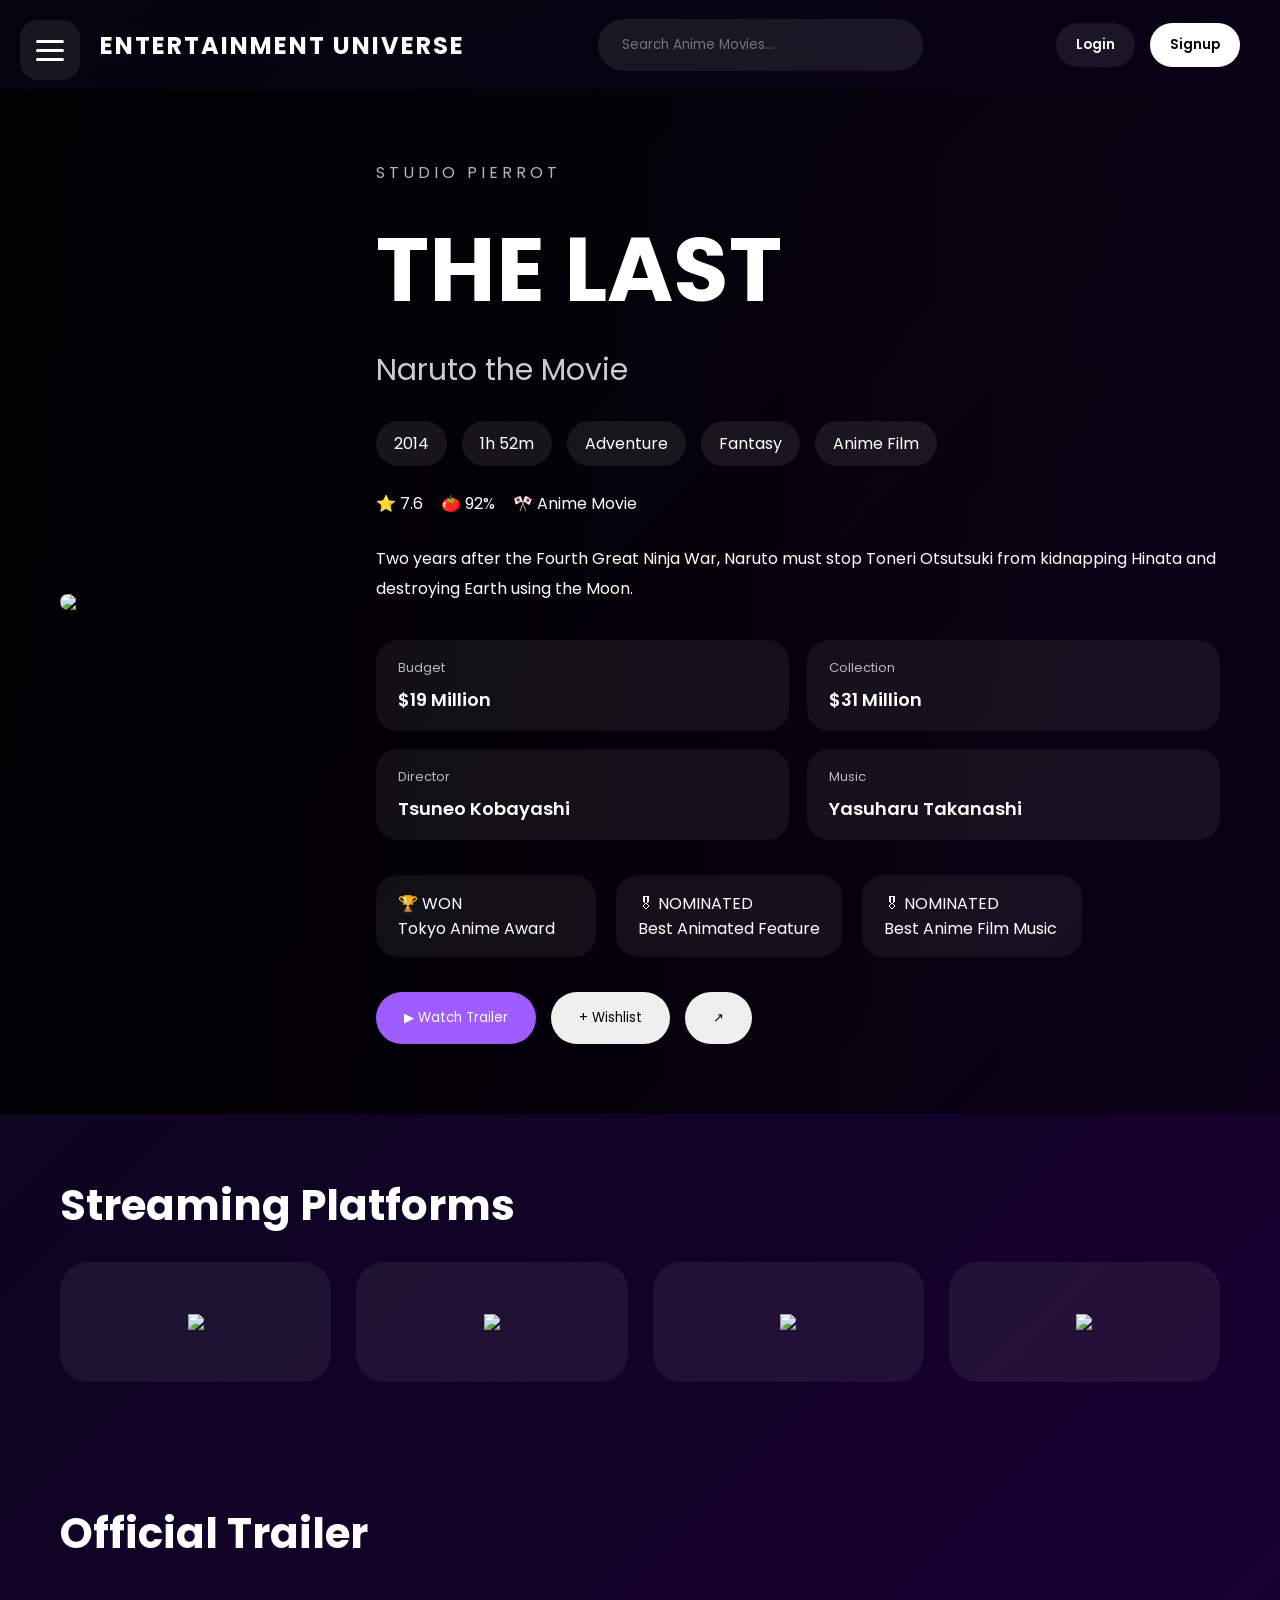
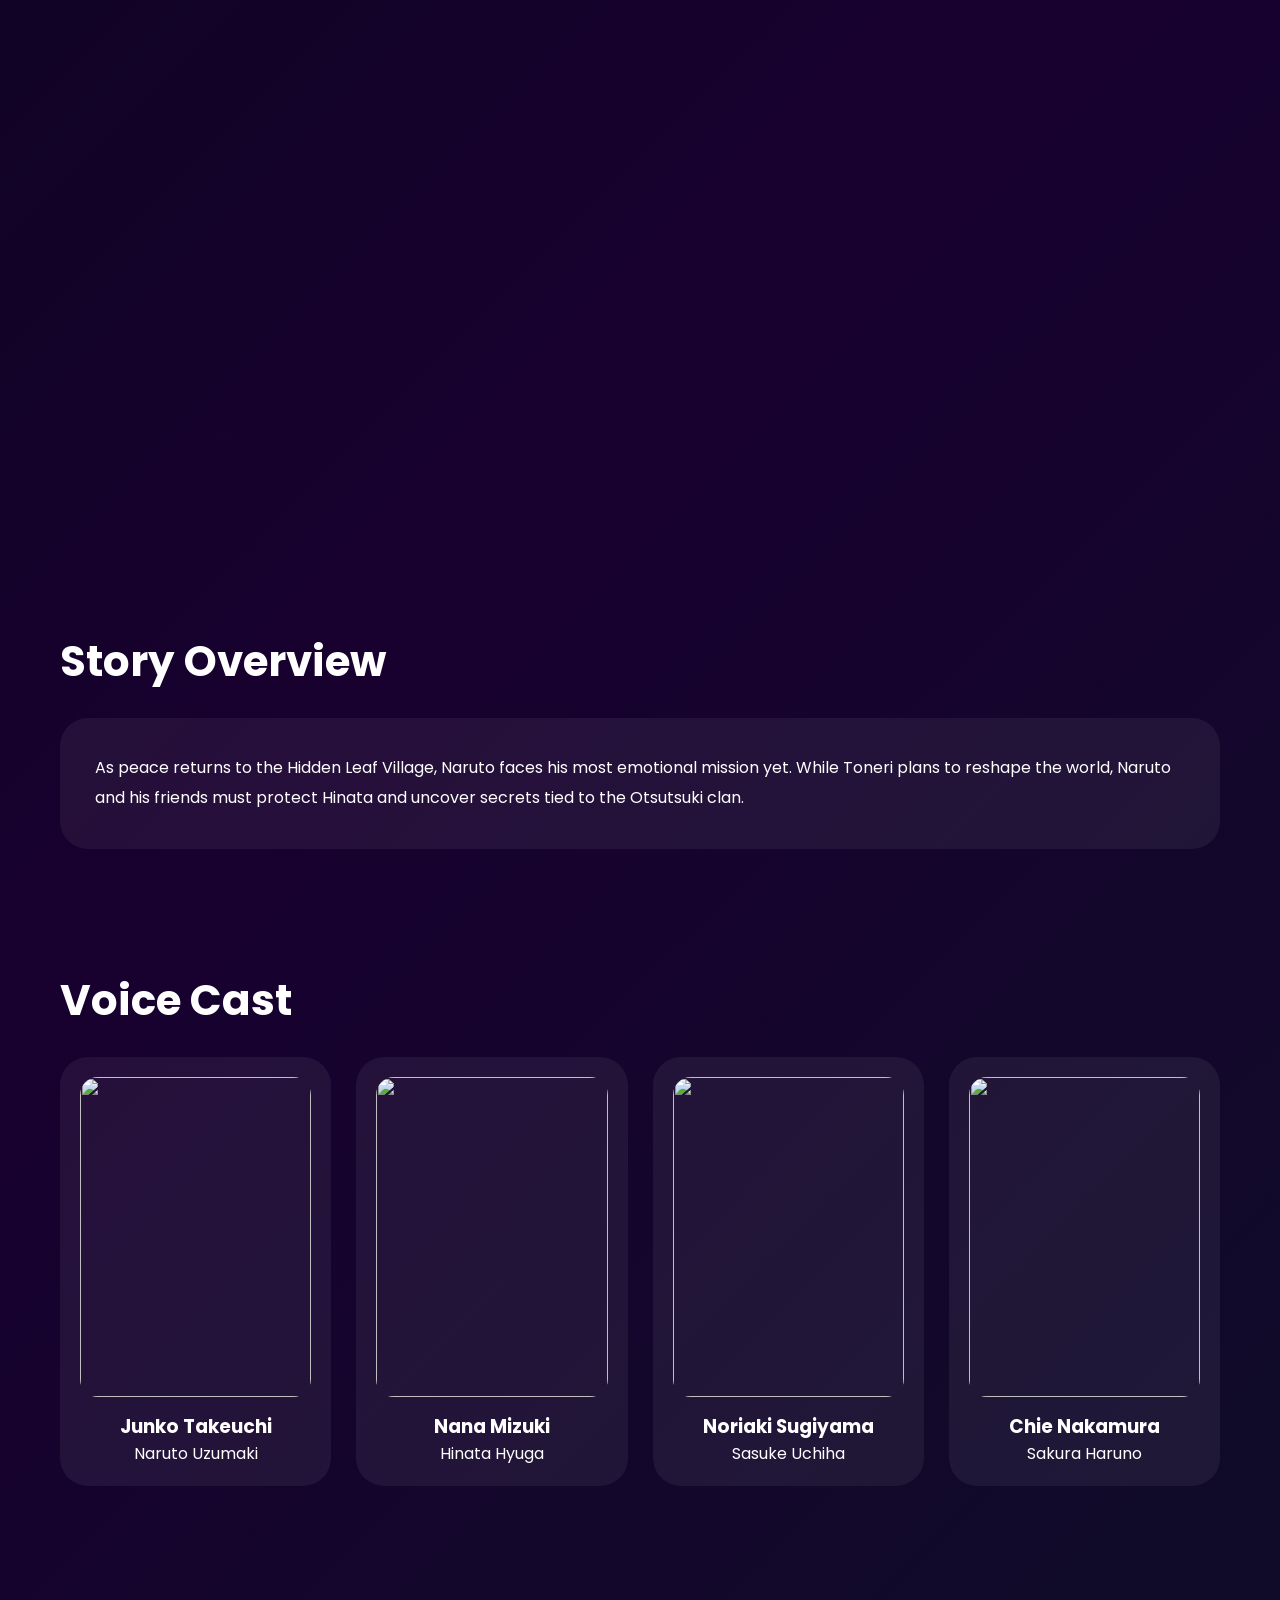
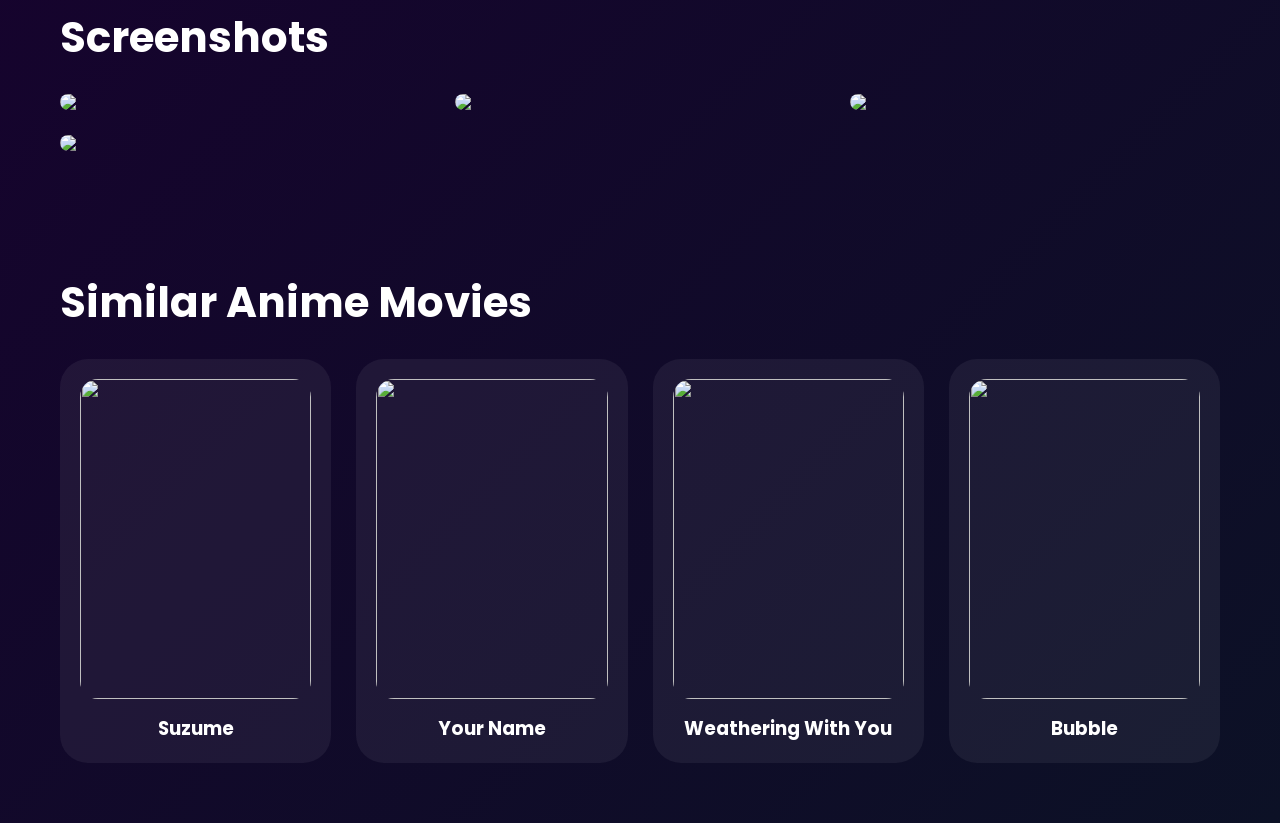
==== anime-movie.html @ 8da45f1c "Add files via upload" ====
<!DOCTYPE html>
<html lang="en">
<head>
<meta charset="UTF-8">
<meta name="viewport" content="width=device-width, initial-scale=1.0">
<title>The Last Naruto Movie</title>

<link rel="stylesheet" href="anime-movie.css">

<link href="https://fonts.googleapis.com/css2?family=Poppins:wght@300;400;500;700&display=swap" rel="stylesheet">

<link rel="stylesheet"
href="https://cdnjs.cloudflare.com/ajax/libs/font-awesome/6.5.2/css/all.min.css">

</head>

<body>

<div class="menu-btn" id="menuBtn" onclick="toggleSidebar()">
<div class="bar"></div>
<div class="bar"></div>
<div class="bar"></div>
</div>

<aside class="sidebar" id="sidebar">

<button onclick="openHome()">🏠 Home</button>

<button onclick="openMovie()">🎬 Movies</button>

<button onclick="openWebSeries()">📺 Web Series</button>

<button onclick="openAnime()">🎌 Anime</button>

<button onclick="openAnimeMovie()">🍿 Anime Movies</button>

<button onclick="openCartoon()">🧸 Cartoons</button>

<button onclick="openGame()">🎮 Games</button>

<button onclick="openWishlist()">❤️ Wishlist</button>

<button onclick="openSettings()">⚙️ Settings</button>

</aside>

<header class="topbar">

<div class="logo" onclick="goHome()">
ENTERTAINMENT UNIVERSE
</div>

<div class="search-box">
<input type="text" onkeypress="globalSearch(event)" placeholder="Search Anime Movies...">
</div>

<div class="auth">
<button class="login-btn">Login</button>
<button class="signup-btn">Signup</button>
</div>

</header>

<section class="hero">

<div class="hero-overlay"></div>

<div class="hero-content">

<img class="movie-poster" src="https://picsum.photos/500/750?narutomovie">

<div class="movie-info">

<p class="studio">STUDIO PIERROT</p>

<h1>THE LAST</h1>

<p class="subtitle">Naruto the Movie</p>

<div class="meta">

<span>2014</span>
<span>1h 52m</span>
<span>Adventure</span>
<span>Fantasy</span>
<span>Anime Film</span>

</div>

<div class="ratings">

<div>⭐ 7.6</div>
<div>🍅 92%</div>
<div>🎌 Anime Movie</div>

</div>

<p class="description">
Two years after the Fourth Great Ninja War, Naruto must stop Toneri Otsutsuki from kidnapping Hinata and destroying Earth using the Moon.
</p>

<!-- TECH INFO -->

<div class="tech-inline">

<div class="tech-item">
<span>Budget</span>
<p>$19 Million</p>
</div>

<div class="tech-item">
<span>Collection</span>
<p>$31 Million</p>
</div>

<div class="tech-item">
<span>Director</span>
<p>Tsuneo Kobayashi</p>
</div>

<div class="tech-item">
<span>Music</span>
<p>Yasuharu Takanashi</p>
</div>

</div>

<!-- AWARDS -->

<div class="awards-inline">

<div class="award-block won">
<span>🏆 WON</span>
<p>Tokyo Anime Award</p>
</div>

<div class="award-block nominated">
<span>🎖 NOMINATED</span>
<p>Best Animated Feature</p>
</div>

<div class="award-block nominated">
<span>🎖 NOMINATED</span>
<p>Best Anime Film Music</p>
</div>

</div>

<div class="hero-buttons">

<button class="watch-btn">
▶ Watch Trailer
</button>

<button class="wishlist-btn">
+ Wishlist
</button>

<button class="share-btn">
↗
</button>

</div>

</div>

</div>

</section>

<!-- STREAMING -->

<section class="section">

<div class="section-header">
<h2>Streaming Platforms</h2>
</div>

<div class="platform-grid">

<div class="platform-card">
<img src="https://upload.wikimedia.org/wikipedia/commons/0/08/Netflix_2015_logo.svg">
</div>

<div class="platform-card">
<img src="https://upload.wikimedia.org/wikipedia/commons/f/f1/Prime_Video.png">
</div>

<div class="platform-card">
<img src="https://upload.wikimedia.org/wikipedia/commons/3/3e/Disney%2B_logo.svg">
</div>

<div class="platform-card">
<img src="https://upload.wikimedia.org/wikipedia/commons/1/17/HBO_Max_Logo.svg">
</div>

</div>

</section>

<!-- TRAILER -->

<section class="section">

<div class="section-header">
<h2>Official Trailer</h2>
</div>

<div class="trailer-box">

<iframe
src="https://www.youtube.com/embed/tA3yE4_t6SY"
title="Trailer"
frameborder="0"
allowfullscreen>
</iframe>

</div>

</section>

<!-- STORY -->

<section class="section">

<div class="section-header">
<h2>Story Overview</h2>
</div>

<div class="story-box">

<p>
As peace returns to the Hidden Leaf Village, Naruto faces his most emotional mission yet. While Toneri plans to reshape the world, Naruto and his friends must protect Hinata and uncover secrets tied to the Otsutsuki clan.
</p>

</div>

</section>

<!-- CAST -->

<section class="section">

<div class="section-header">
<h2>Voice Cast</h2>
</div>

<div class="cast-grid">

<div class="cast-card" onclick="openVoiceActor()">
<img src="https://picsum.photos/300/350?narutoactor">
<h3>Junko Takeuchi</h3>
<p>Naruto Uzumaki</p>
</div>

<div class="cast-card" onclick="openVoiceActor()">
<img src="https://picsum.photos/300/350?hinata">
<h3>Nana Mizuki</h3>
<p>Hinata Hyuga</p>
</div>

<div class="cast-card" onclick="openVoiceActor()">
<img src="https://picsum.photos/300/350?sasuke">
<h3>Noriaki Sugiyama</h3>
<p>Sasuke Uchiha</p>
</div>

<div class="cast-card" onclick="openVoiceActor()">
<img src="https://picsum.photos/300/350?sakura">
<h3>Chie Nakamura</h3>
<p>Sakura Haruno</p>
</div>

</div>

</section>

<!-- SCREENSHOTS -->

<section class="section">

<div class="section-header">
<h2>Screenshots</h2>
</div>

<div class="gallery-grid">

<img src="https://picsum.photos/500/300?anime1">
<img src="https://picsum.photos/500/300?anime2">
<img src="https://picsum.photos/500/300?anime3">
<img src="https://picsum.photos/500/300?anime4">

</div>

</section>

<!-- SIMILAR -->

<section class="section">

<div class="section-header">
<h2>Similar Anime Movies</h2>
</div>

<div class="similar-grid">

<div class="similar-card" onclick="openAnimeMovie()">
<img src="https://picsum.photos/300/450?suzume">
<h3>Suzume</h3>
</div>

<div class="similar-card" onclick="openAnimeMovie()">
<img src="https://picsum.photos/300/450?yourname">
<h3>Your Name</h3>
</div>

<div class="similar-card" onclick="openAnimeMovie()">
<img src="https://picsum.photos/300/450?weathering">
<h3>Weathering With You</h3>
</div>

<div class="similar-card" onclick="openAnimeMovie()">
<img src="https://picsum.photos/300/450?bubble">
<h3>Bubble</h3>
</div>

</div>

</section>

<script src="anime-movie.js"></script>
<script src="search-data.js"></script>
<script src="router.js"></script>

</body>
</html>
---- anime-movie.css ----
*{
margin:0;
padding:0;
box-sizing:border-box;
font-family:'Poppins',sans-serif;
}

body{
background:linear-gradient(135deg,#050816,#18002f,#0c1126);
color:white;
overflow-x:hidden;
}

.topbar{
height:90px;
display:flex;
align-items:center;
justify-content:space-between;
padding:0 40px 0 100px;
background:rgba(0,0,0,0.35);
backdrop-filter:blur(20px);
}

.logo{
font-size:24px;
font-weight:700;
letter-spacing:2px;
cursor:pointer;
}

.search-box{
flex:1;
display:flex;
justify-content:center;
}

.search-box input{
width:55%;
padding:16px 24px;
border:none;
outline:none;
border-radius:40px;
background:rgba(255,255,255,0.08);
color:white;
}

.auth{
display:flex;
gap:15px;
}

.auth button{
padding:12px 20px;
border:none;
border-radius:25px;
cursor:pointer;
font-weight:600;
}

.login-btn{
background:rgba(255,255,255,0.08);
color:white;
}

.signup-btn{
background:white;
color:black;
}

.menu-btn{
position:fixed;
top:20px;
left:20px;
width:60px;
height:60px;
border-radius:18px;
background:rgba(255,255,255,0.08);
display:flex;
flex-direction:column;
justify-content:center;
align-items:center;
gap:6px;
cursor:pointer;
z-index:3000;
}

.bar{
width:28px;
height:3px;
background:white;
border-radius:10px;
}

.sidebar{
position:fixed;
top:0;
left:-320px;
width:300px;
height:100vh;
background:rgba(0,0,0,0.88);
padding:120px 20px;
display:flex;
flex-direction:column;
gap:15px;
transition:0.5s;
z-index:2500;
}

.sidebar.active{
left:0;
}

.sidebar button{
padding:18px;
border:none;
border-radius:18px;
background:rgba(255,255,255,0.06);
color:white;
cursor:pointer;
text-align:left;
}

.hero{
position:relative;
padding:70px 60px;
background:url('https://picsum.photos/1600/900?animecinema') center/cover;
overflow:hidden;
}

.hero-overlay{
position:absolute;
inset:0;
background:linear-gradient(90deg,rgba(0,0,0,.92),rgba(0,0,0,.45));
}

.hero-content{
position:relative;
z-index:2;
display:flex;
gap:55px;
align-items:center;
}

.movie-poster{
width:340px;
border-radius:35px;
}

.movie-info{
max-width:850px;
}

.studio{
letter-spacing:4px;
opacity:0.7;
margin-bottom:18px;
}

.movie-info h1{
font-size:90px;
margin-bottom:10px;
}

.subtitle{
font-size:30px;
opacity:0.8;
margin-bottom:28px;
}

.meta{
display:flex;
gap:15px;
flex-wrap:wrap;
margin-bottom:25px;
}

.meta span{
padding:10px 18px;
border-radius:30px;
background:rgba(255,255,255,0.08);
}

.ratings{
display:flex;
gap:18px;
margin-bottom:28px;
}

.description{
line-height:1.9;
margin-bottom:35px;
}

.tech-inline{
display:grid;
grid-template-columns:repeat(2,minmax(220px,1fr));
gap:18px;
margin-bottom:35px;
}

.tech-item{
background:rgba(255,255,255,0.06);
padding:18px 22px;
border-radius:22px;
}

.tech-item span{
display:block;
font-size:13px;
opacity:0.7;
margin-bottom:8px;
}

.tech-item p{
font-size:18px;
font-weight:600;
}

.awards-inline{
display:flex;
gap:20px;
flex-wrap:wrap;
margin-bottom:35px;
}

.award-block{
padding:16px 22px;
border-radius:22px;
background:rgba(255,255,255,0.06);
min-width:220px;
}

.hero-buttons{
display:flex;
gap:15px;
}

.hero-buttons button{
padding:16px 28px;
border:none;
border-radius:35px;
cursor:pointer;
}

.watch-btn{
background:#9f5cff;
color:white;
}

.section{
padding:60px;
}

.section-header{
margin-bottom:25px;
}

.section-header h2{
font-size:42px;
}

.platform-grid,
.cast-grid,
.similar-grid{
display:grid;
grid-template-columns:repeat(auto-fit,minmax(220px,1fr));
gap:25px;
}

.platform-card,
.cast-card,
.similar-card{
background:rgba(255,255,255,0.06);
border-radius:28px;
overflow:hidden;
padding:20px;
text-align:center;
transition:0.5s;
}

.platform-card{
height:120px;
display:flex;
justify-content:center;
align-items:center;
font-size:60px;
}

.cast-card:hover,
.similar-card:hover,
.platform-card:hover{
transform:translateY(-10px) scale(1.03);
}

.cast-card img,
.similar-card img{
width:100%;
height:320px;
object-fit:cover;
border-radius:18px;
margin-bottom:15px;
}

.trailer-box{
height:520px;
border-radius:30px;
overflow:hidden;
}

.trailer-box iframe{
width:100%;
height:100%;
}

.story-box{
background:rgba(255,255,255,0.06);
padding:35px;
border-radius:28px;
line-height:1.9;
}

.gallery-grid{
display:grid;
grid-template-columns:repeat(auto-fit,minmax(300px,1fr));
gap:25px;
}

.gallery-grid img{
width:100%;
border-radius:24px;
}

@media(max-width:1000px){

.hero-content{
flex-direction:column;
text-align:center;
}

.meta,
.ratings,
.hero-buttons,
.awards-inline{
justify-content:center;
}

.tech-inline{
grid-template-columns:1fr;
}

.movie-info h1{
font-size:60px;
}

}


.platform-card img{
max-width:150px;
max-height:60px;
object-fit:contain;
}

/* animated hamburger */

.bar{
transition:0.4s;
}

.menu-btn.active .bar:nth-child(1){
transform:rotate(45deg) translate(6px,6px);
}

.menu-btn.active .bar:nth-child(2){
opacity:0;
}

.menu-btn.active .bar:nth-child(3){
transform:rotate(-45deg) translate(7px,-7px);
}
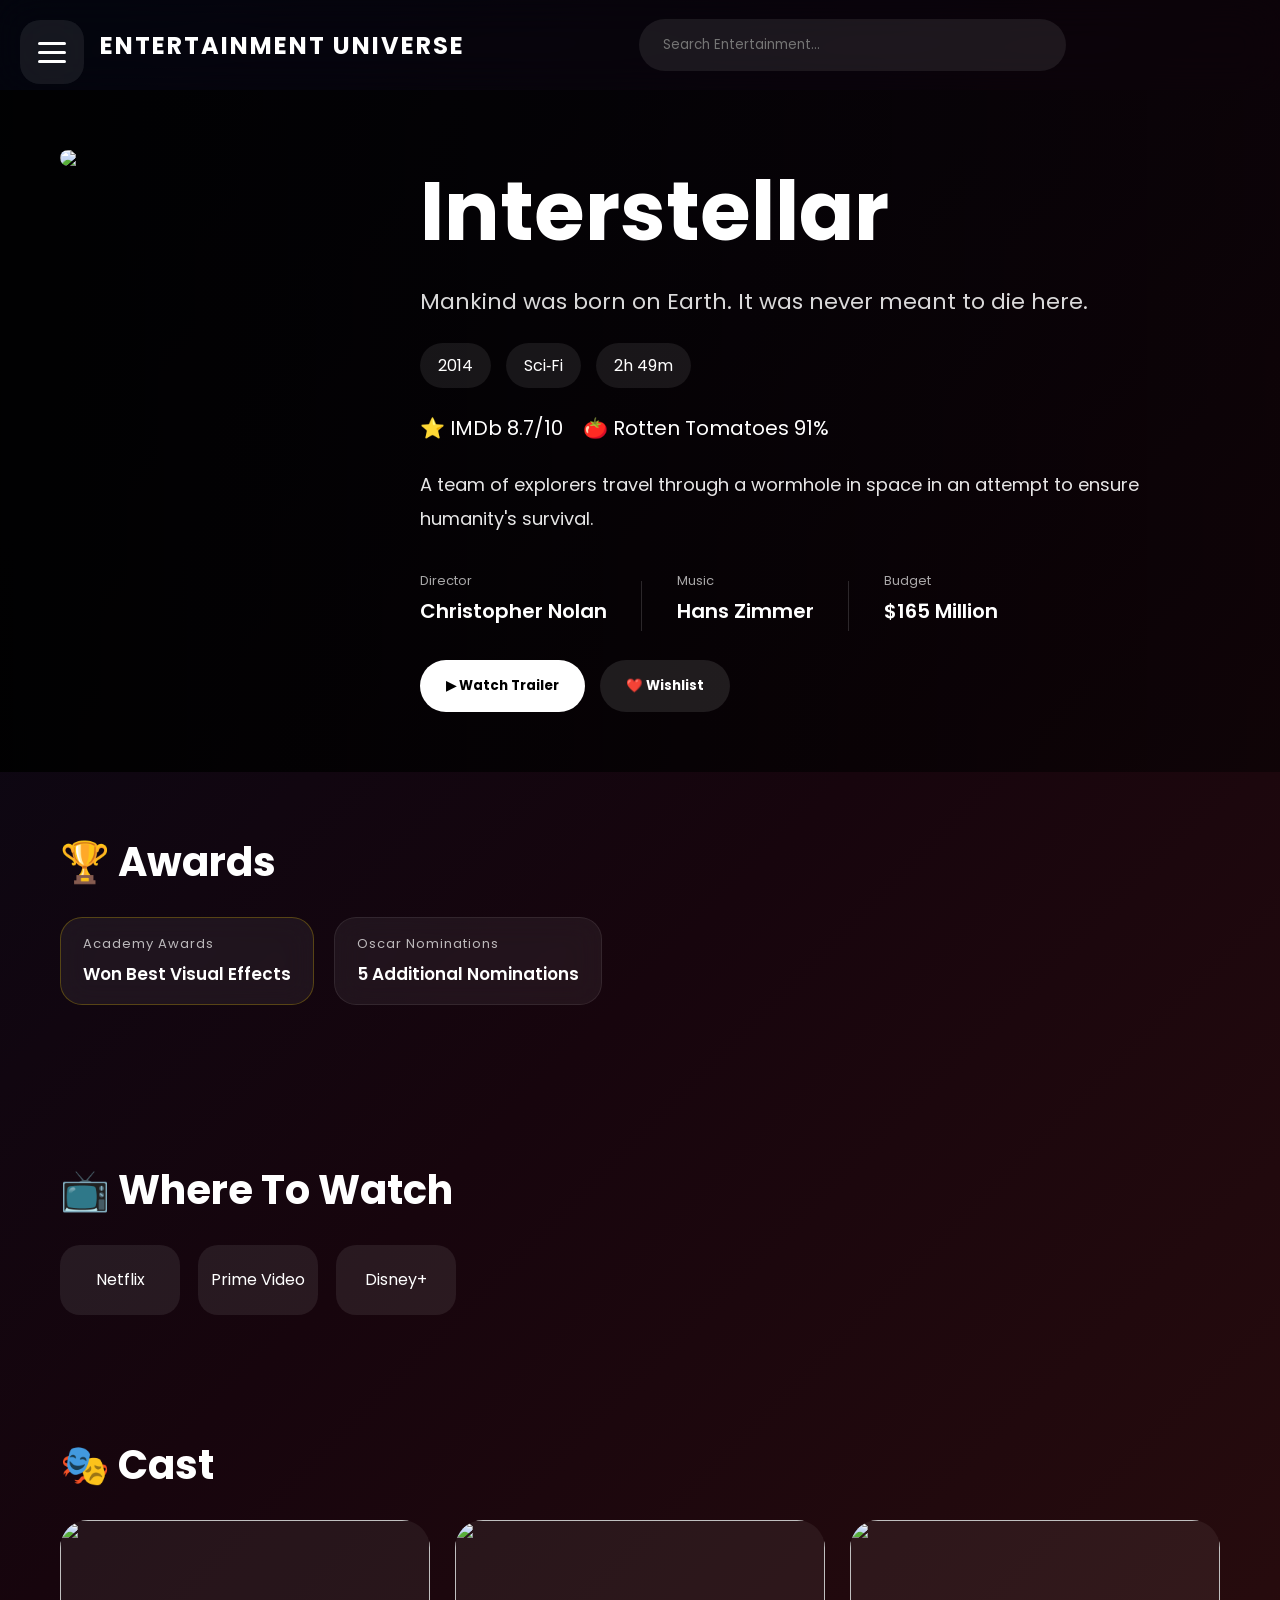
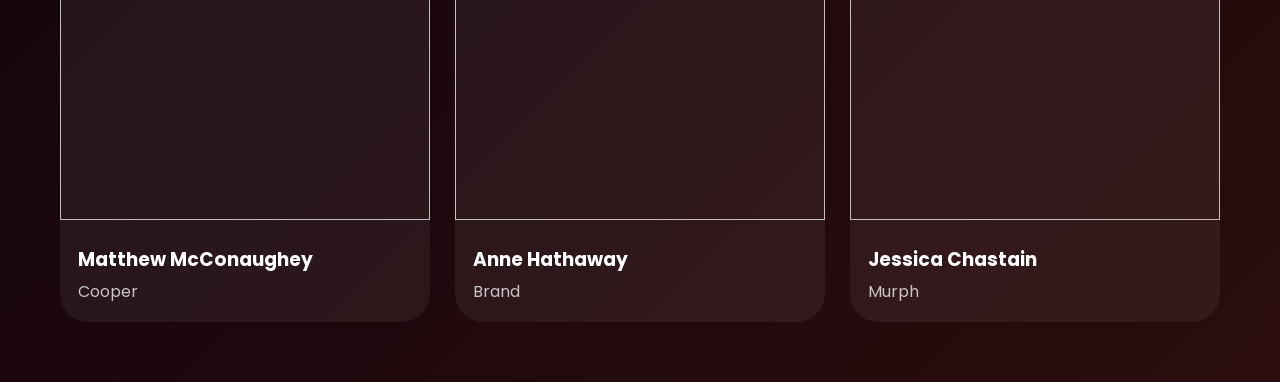
==== commit 18b073c3: "Add files via upload" ====
--- a/anime-movie.html
+++ b/anime-movie.html
@@ -4,60 +4,56 @@
 <head>
 <meta charset="UTF-8">
 <meta name="viewport" content="width=device-width, initial-scale=1.0">
-<title>The Last Naruto Movie</title>
-
-<link rel="stylesheet" href="anime-movie.css">
+<title>Entertainment Details</title>
+
+<link rel="stylesheet" href="movie.css">
 
 <link href="https://fonts.googleapis.com/css2?family=Poppins:wght@300;400;500;700&display=swap" rel="stylesheet">
 
-<link rel="stylesheet"
-href="https://cdnjs.cloudflare.com/ajax/libs/font-awesome/6.5.2/css/all.min.css">
-
 </head>
 
 <body>
 
 <div class="menu-btn" id="menuBtn" onclick="toggleSidebar()">
+
 <div class="bar"></div>
 <div class="bar"></div>
 <div class="bar"></div>
+
 </div>
 
 <aside class="sidebar" id="sidebar">
 
-<button onclick="openHome()">🏠 Home</button>
-
-<button onclick="openMovie()">🎬 Movies</button>
-
-<button onclick="openWebSeries()">📺 Web Series</button>
-
-<button onclick="openAnime()">🎌 Anime</button>
-
-<button onclick="openAnimeMovie()">🍿 Anime Movies</button>
-
-<button onclick="openCartoon()">🧸 Cartoons</button>
-
-<button onclick="openGame()">🎮 Games</button>
-
-<button onclick="openWishlist()">❤️ Wishlist</button>
-
-<button onclick="openSettings()">⚙️ Settings</button>
+<button onclick="window.location.href='index.html'">🏠 Home</button>
+
+<button onclick="window.location.href='movie.html'">🎬 Movies</button>
+
+<button onclick="window.location.href='web-series.html'">📺 Web Series</button>
+
+<button onclick="window.location.href='anime.html'">🎌 Anime</button>
+
+<button onclick="window.location.href='anime-movie.html'">🍿 Anime Movies</button>
+
+<button onclick="window.location.href='games.html'">🎮 Games</button>
+
+<button onclick="window.location.href='cartoon-smart.html'">🧸 Cartoons</button>
+
+<button>❤️ Wishlist</button>
+
+<button>⚙️ Settings</button>
 
 </aside>
 
 <header class="topbar">
 
-<div class="logo" onclick="goHome()">
+<div class="logo" onclick="window.location.href='index.html'">
 ENTERTAINMENT UNIVERSE
 </div>
 
 <div class="search-box">
-<input type="text" onkeypress="globalSearch(event)" placeholder="Search Anime Movies...">
-</div>
-
-<div class="auth">
-<button class="login-btn">Login</button>
-<button class="signup-btn">Signup</button>
+
+<input type="text" placeholder="Search Entertainment...">
+
 </div>
 
 </header>
@@ -68,81 +64,52 @@
 
 <div class="hero-content">
 
-<img class="movie-poster" src="https://picsum.photos/500/750?narutomovie">
+<img class="poster" src="https://picsum.photos/500/700?90">
 
 <div class="movie-info">
 
-<p class="studio">STUDIO PIERROT</p>
-
-<h1>THE LAST</h1>
-
-<p class="subtitle">Naruto the Movie</p>
+<h1>Interstellar</h1>
+
+<p class="tagline">
+Mankind was born on Earth. It was never meant to die here.
+</p>
 
 <div class="meta">
 
 <span>2014</span>
-<span>1h 52m</span>
-<span>Adventure</span>
-<span>Fantasy</span>
-<span>Anime Film</span>
+<span>Sci‑Fi</span>
+<span>2h 49m</span>
 
 </div>
 
 <div class="ratings">
 
-<div>⭐ 7.6</div>
-<div>🍅 92%</div>
-<div>🎌 Anime Movie</div>
+<div>⭐ IMDb 8.7/10</div>
+<div>🍅 Rotten Tomatoes 91%</div>
 
 </div>
 
 <p class="description">
-Two years after the Fourth Great Ninja War, Naruto must stop Toneri Otsutsuki from kidnapping Hinata and destroying Earth using the Moon.
+
+A team of explorers travel through a wormhole in space in an attempt to ensure humanity's survival.
+
 </p>
 
-<!-- TECH INFO -->
-
 <div class="tech-inline">
+
+<div class="tech-item">
+<span>Director</span>
+<p>Christopher Nolan</p>
+</div>
+
+<div class="tech-item">
+<span>Music</span>
+<p>Hans Zimmer</p>
+</div>
 
 <div class="tech-item">
 <span>Budget</span>
-<p>$19 Million</p>
-</div>
-
-<div class="tech-item">
-<span>Collection</span>
-<p>$31 Million</p>
-</div>
-
-<div class="tech-item">
-<span>Director</span>
-<p>Tsuneo Kobayashi</p>
-</div>
-
-<div class="tech-item">
-<span>Music</span>
-<p>Yasuharu Takanashi</p>
-</div>
-
-</div>
-
-<!-- AWARDS -->
-
-<div class="awards-inline">
-
-<div class="award-block won">
-<span>🏆 WON</span>
-<p>Tokyo Anime Award</p>
-</div>
-
-<div class="award-block nominated">
-<span>🎖 NOMINATED</span>
-<p>Best Animated Feature</p>
-</div>
-
-<div class="award-block nominated">
-<span>🎖 NOMINATED</span>
-<p>Best Anime Film Music</p>
+<p>$165 Million</p>
 </div>
 
 </div>
@@ -154,184 +121,101 @@
 </button>
 
 <button class="wishlist-btn">
-+ Wishlist
+❤️ Wishlist
 </button>
 
-<button class="share-btn">
-↗
-</button>
-
-</div>
-
-</div>
-
-</div>
-
-</section>
-
-<!-- STREAMING -->
+</div>
+
+</div>
+
+</div>
+
+</section>
 
 <section class="section">
 
 <div class="section-header">
-<h2>Streaming Platforms</h2>
+<h2>🏆 Awards</h2>
+</div>
+
+<div class="awards-inline">
+
+<div class="award-block won">
+<span>Academy Awards</span>
+<p>Won Best Visual Effects</p>
+</div>
+
+<div class="award-block nominated">
+<span>Oscar Nominations</span>
+<p>5 Additional Nominations</p>
+</div>
+
+</div>
+
+</section>
+
+<section class="section">
+
+<div class="section-header">
+<h2>📺 Where To Watch</h2>
 </div>
 
 <div class="platform-grid">
 
 <div class="platform-card">
-<img src="https://upload.wikimedia.org/wikipedia/commons/0/08/Netflix_2015_logo.svg">
+<p>Netflix</p>
 </div>
 
 <div class="platform-card">
-<img src="https://upload.wikimedia.org/wikipedia/commons/f/f1/Prime_Video.png">
+<p>Prime Video</p>
 </div>
 
 <div class="platform-card">
-<img src="https://upload.wikimedia.org/wikipedia/commons/3/3e/Disney%2B_logo.svg">
-</div>
-
-<div class="platform-card">
-<img src="https://upload.wikimedia.org/wikipedia/commons/1/17/HBO_Max_Logo.svg">
-</div>
-
-</div>
-
-</section>
-
-<!-- TRAILER -->
+<p>Disney+</p>
+</div>
+
+</div>
+
+</section>
 
 <section class="section">
 
 <div class="section-header">
-<h2>Official Trailer</h2>
-</div>
-
-<div class="trailer-box">
-
-<iframe
-src="https://www.youtube.com/embed/tA3yE4_t6SY"
-title="Trailer"
-frameborder="0"
-allowfullscreen>
-</iframe>
-
-</div>
-
-</section>
-
-<!-- STORY -->
-
-<section class="section">
-
-<div class="section-header">
-<h2>Story Overview</h2>
-</div>
-
-<div class="story-box">
-
-<p>
-As peace returns to the Hidden Leaf Village, Naruto faces his most emotional mission yet. While Toneri plans to reshape the world, Naruto and his friends must protect Hinata and uncover secrets tied to the Otsutsuki clan.
-</p>
-
-</div>
-
-</section>
-
-<!-- CAST -->
-
-<section class="section">
-
-<div class="section-header">
-<h2>Voice Cast</h2>
+<h2>🎭 Cast</h2>
 </div>
 
 <div class="cast-grid">
 
-<div class="cast-card" onclick="openVoiceActor()">
-<img src="https://picsum.photos/300/350?narutoactor">
-<h3>Junko Takeuchi</h3>
-<p>Naruto Uzumaki</p>
-</div>
-
-<div class="cast-card" onclick="openVoiceActor()">
-<img src="https://picsum.photos/300/350?hinata">
-<h3>Nana Mizuki</h3>
-<p>Hinata Hyuga</p>
-</div>
-
-<div class="cast-card" onclick="openVoiceActor()">
-<img src="https://picsum.photos/300/350?sasuke">
-<h3>Noriaki Sugiyama</h3>
-<p>Sasuke Uchiha</p>
-</div>
-
-<div class="cast-card" onclick="openVoiceActor()">
-<img src="https://picsum.photos/300/350?sakura">
-<h3>Chie Nakamura</h3>
-<p>Sakura Haruno</p>
-</div>
-
-</div>
-
-</section>
-
-<!-- SCREENSHOTS -->
-
-<section class="section">
-
-<div class="section-header">
-<h2>Screenshots</h2>
-</div>
-
-<div class="gallery-grid">
-
-<img src="https://picsum.photos/500/300?anime1">
-<img src="https://picsum.photos/500/300?anime2">
-<img src="https://picsum.photos/500/300?anime3">
-<img src="https://picsum.photos/500/300?anime4">
-
-</div>
-
-</section>
-
-<!-- SIMILAR -->
-
-<section class="section">
-
-<div class="section-header">
-<h2>Similar Anime Movies</h2>
-</div>
-
-<div class="similar-grid">
-
-<div class="similar-card" onclick="openAnimeMovie()">
-<img src="https://picsum.photos/300/450?suzume">
-<h3>Suzume</h3>
-</div>
-
-<div class="similar-card" onclick="openAnimeMovie()">
-<img src="https://picsum.photos/300/450?yourname">
-<h3>Your Name</h3>
-</div>
-
-<div class="similar-card" onclick="openAnimeMovie()">
-<img src="https://picsum.photos/300/450?weathering">
-<h3>Weathering With You</h3>
-</div>
-
-<div class="similar-card" onclick="openAnimeMovie()">
-<img src="https://picsum.photos/300/450?bubble">
-<h3>Bubble</h3>
-</div>
-
-</div>
-
-</section>
-
-<script src="anime-movie.js"></script>
-<script src="search-data.js"></script>
-<script src="router.js"></script>
+<div class="cast-card">
+<img src="https://picsum.photos/300/400?201">
+<div class="cast-info">
+<h3>Matthew McConaughey</h3>
+<p>Cooper</p>
+</div>
+</div>
+
+<div class="cast-card">
+<img src="https://picsum.photos/300/400?202">
+<div class="cast-info">
+<h3>Anne Hathaway</h3>
+<p>Brand</p>
+</div>
+</div>
+
+<div class="cast-card">
+<img src="https://picsum.photos/300/400?203">
+<div class="cast-info">
+<h3>Jessica Chastain</h3>
+<p>Murph</p>
+</div>
+</div>
+
+</div>
+
+</section>
+
+<script src="index.js"></script>
+<script src="movie.js"></script>
 
 </body>
 </html>
--- a/movie.css
+++ b/movie.css
@@ -0,0 +1,532 @@
+*{
+margin:0;
+padding:0;
+box-sizing:border-box;
+font-family:'Poppins',sans-serif;
+}
+
+body{
+background:linear-gradient(135deg,#050816,#17050d,#2b0d0d);
+color:white;
+overflow-x:hidden;
+}
+
+/* MENU */
+
+.menu-btn{
+position:fixed;
+top:20px;
+left:20px;
+width:64px;
+height:64px;
+border-radius:20px;
+background:rgba(255,255,255,0.08);
+backdrop-filter:blur(20px);
+display:flex;
+flex-direction:column;
+justify-content:center;
+align-items:center;
+gap:6px;
+cursor:pointer;
+z-index:3000;
+transition:0.4s ease;
+}
+
+.menu-btn:hover{
+transform:scale(1.08);
+}
+
+.bar{
+width:28px;
+height:3px;
+background:white;
+border-radius:10px;
+transition:0.5s ease;
+}
+
+.menu-btn.active .bar:nth-child(1){
+transform:rotate(45deg) translateY(12px);
+}
+
+.menu-btn.active .bar:nth-child(2){
+opacity:0;
+}
+
+.menu-btn.active .bar:nth-child(3){
+transform:rotate(-45deg) translateY(-12px);
+}
+
+/* SIDEBAR */
+
+.sidebar{
+position:fixed;
+top:0;
+left:-320px;
+
+width:320px;
+height:100vh;
+
+background:rgba(0,0,0,0.88);
+
+backdrop-filter:blur(25px);
+
+padding-top:120px;
+padding-left:20px;
+padding-right:20px;
+padding-bottom:120px;
+
+display:flex;
+flex-direction:column;
+
+overflow-y:auto;
+
+z-index:2500;
+
+transition:0.5s ease;
+}
+
+.sidebar.active{
+left:0;
+}
+
+.sidebar button{
+
+width:100%;
+
+padding:18px 22px;
+
+border:none;
+
+border-radius:20px;
+
+background:rgba(255,255,255,0.06);
+
+color:white;
+
+cursor:pointer;
+
+font-size:20px;
+
+font-weight:500;
+
+transition:0.3s ease;
+
+text-align:left;
+
+backdrop-filter:blur(12px);
+
+margin-bottom:14px;
+
+}
+
+.sidebar button:hover{
+transform:translateX(8px);
+background:rgba(255,255,255,0.12);
+}
+
+/* TOPBAR */
+
+.topbar{
+height:90px;
+display:flex;
+align-items:center;
+justify-content:space-between;
+padding:0 40px 0 100px;
+background:rgba(0,0,0,0.35);
+backdrop-filter:blur(20px);
+position:sticky;
+top:0;
+z-index:1000;
+}
+
+.logo{
+font-size:24px;
+font-weight:700;
+letter-spacing:2px;
+cursor:pointer;
+}
+
+.search-box{
+flex:1;
+display:flex;
+justify-content:center;
+}
+
+.search-box input{
+width:55%;
+padding:16px 24px;
+border:none;
+outline:none;
+border-radius:40px;
+background:rgba(255,255,255,0.08);
+color:white;
+}
+
+.auth{
+display:flex;
+gap:15px;
+}
+
+.auth button{
+padding:12px 20px;
+border:none;
+border-radius:25px;
+cursor:pointer;
+font-weight:600;
+}
+
+.login-btn{
+background:rgba(255,255,255,0.08);
+color:white;
+}
+
+.signup-btn{
+background:white;
+color:black;
+}
+
+/* HERO */
+
+.hero{
+position:relative;
+padding:60px;
+background:url('https://picsum.photos/1600/900?space') center/cover;
+overflow:hidden;
+}
+
+.hero-overlay{
+position:absolute;
+inset:0;
+background:linear-gradient(90deg,rgba(0,0,0,0.92),rgba(0,0,0,0.45));
+}
+
+.hero-content{
+position:relative;
+z-index:2;
+display:flex;
+gap:50px;
+align-items:flex-start;
+}
+
+.poster{
+width:340px;
+border-radius:32px;
+}
+
+.movie-info{
+max-width:800px;
+}
+
+.movie-info h1{
+font-size:82px;
+margin-bottom:12px;
+}
+
+.tagline{
+font-size:22px;
+opacity:0.85;
+margin-bottom:25px;
+}
+
+.meta{
+display:flex;
+gap:15px;
+flex-wrap:wrap;
+margin-bottom:25px;
+}
+
+.meta span{
+padding:10px 18px;
+border-radius:30px;
+background:rgba(255,255,255,0.08);
+}
+
+.ratings{
+display:flex;
+gap:20px;
+font-size:20px;
+margin-bottom:25px;
+}
+
+.description{
+line-height:1.9;
+font-size:18px;
+margin-bottom:35px;
+opacity:0.9;
+}
+
+/* TECH */
+
+.tech-inline{
+display:flex;
+gap:35px;
+flex-wrap:wrap;
+margin-bottom:35px;
+}
+
+.tech-item{
+position:relative;
+padding-right:35px;
+}
+
+.tech-item:not(:last-child)::after{
+content:'';
+position:absolute;
+right:0;
+top:10px;
+width:1px;
+height:50px;
+background:rgba(255,255,255,0.15);
+}
+
+.tech-item span{
+display:block;
+font-size:13px;
+opacity:0.65;
+margin-bottom:6px;
+}
+
+.tech-item p{
+font-size:20px;
+font-weight:600;
+line-height:1.4;
+}
+
+/* BUTTONS */
+
+.hero-buttons{
+display:flex;
+gap:15px;
+align-items:center;
+}
+
+.hero-buttons button{
+padding:16px 26px;
+border:none;
+border-radius:35px;
+cursor:pointer;
+font-weight:700;
+}
+
+.watch-btn{
+background:white;
+color:black;
+}
+
+.wishlist-btn{
+background:rgba(255,255,255,0.1);
+color:white;
+}
+
+.share-btn{
+width:58px;
+height:58px;
+border-radius:50% !important;
+background:rgba(255,255,255,0.1);
+color:white;
+font-size:22px;
+padding:0 !important;
+}
+
+/* SECTION */
+
+.section{
+padding:60px;
+}
+
+.section-header{
+margin-bottom:25px;
+}
+
+.section-header h2{
+font-size:40px;
+}
+
+/* TRAILER */
+
+.trailer-box{
+height:520px;
+border-radius:30px;
+overflow:hidden;
+}
+
+.trailer-box iframe{
+width:100%;
+height:100%;
+}
+
+/* STREAMING */
+
+.platform-grid{
+display:flex;
+gap:18px;
+flex-wrap:wrap;
+}
+
+.platform-card{
+width:120px;
+height:70px;
+background:rgba(255,255,255,0.08);
+border-radius:20px;
+display:flex;
+align-items:center;
+justify-content:center;
+}
+
+.platform-card img{
+width:75px;
+object-fit:contain;
+}
+
+/* STORY */
+
+.story-card{
+background:rgba(255,255,255,0.06);
+padding:32px;
+border-radius:28px;
+line-height:1.9;
+font-size:17px;
+}
+
+/* CAST */
+
+.cast-grid,
+.similar-grid{
+display:grid;
+grid-template-columns:repeat(auto-fit,minmax(220px,1fr));
+gap:25px;
+}
+
+.cast-card,
+.similar-card{
+background:rgba(255,255,255,0.06);
+border-radius:28px;
+overflow:hidden;
+cursor:pointer;
+transition:0.5s;
+}
+
+.cast-card:hover,
+.similar-card:hover{
+transform:translateY(-10px) scale(1.03);
+}
+
+.cast-card img{
+width:100%;
+height:300px;
+object-fit:cover;
+}
+
+.similar-card img{
+width:100%;
+height:340px;
+object-fit:cover;
+}
+
+.cast-info{
+padding:18px;
+}
+
+.cast-info p{
+opacity:0.75;
+margin-top:5px;
+}
+
+.similar-card h3{
+padding:18px;
+}
+
+/* GALLERY */
+
+.gallery-row{
+display:flex;
+gap:20px;
+overflow-x:auto;
+scrollbar-width:none;
+}
+
+.gallery-row::-webkit-scrollbar{
+display:none;
+}
+
+.gallery-row img{
+width:500px;
+height:280px;
+border-radius:25px;
+object-fit:cover;
+}
+
+/* AWARDS */
+
+.awards-inline{
+display:flex;
+gap:20px;
+flex-wrap:wrap;
+margin-bottom:35px;
+}
+
+.award-block{
+padding:16px 22px;
+border-radius:22px;
+background:rgba(255,255,255,0.06);
+backdrop-filter:blur(15px);
+min-width:220px;
+}
+
+.award-block span{
+display:block;
+font-size:13px;
+opacity:0.7;
+margin-bottom:8px;
+letter-spacing:1px;
+}
+
+.award-block p{
+font-size:17px;
+font-weight:600;
+line-height:1.5;
+}
+
+.award-block.won{
+border:1px solid rgba(255,215,0,0.25);
+}
+
+.award-block.nominated{
+border:1px solid rgba(255,255,255,0.08);
+}
+
+/* MOBILE */
+
+@media(max-width:1000px){
+
+.hero-content{
+flex-direction:column;
+align-items:center;
+text-align:center;
+}
+
+.hero-buttons,
+.ratings,
+.meta,
+.tech-inline{
+justify-content:center;
+}
+
+.movie-info h1{
+font-size:56px;
+}
+
+.search-box input{
+width:80%;
+}
+
+.sidebar{
+width:280px;
+}
+
+.sidebar button{
+font-size:18px;
+padding:16px 18px;
+}
+
+}
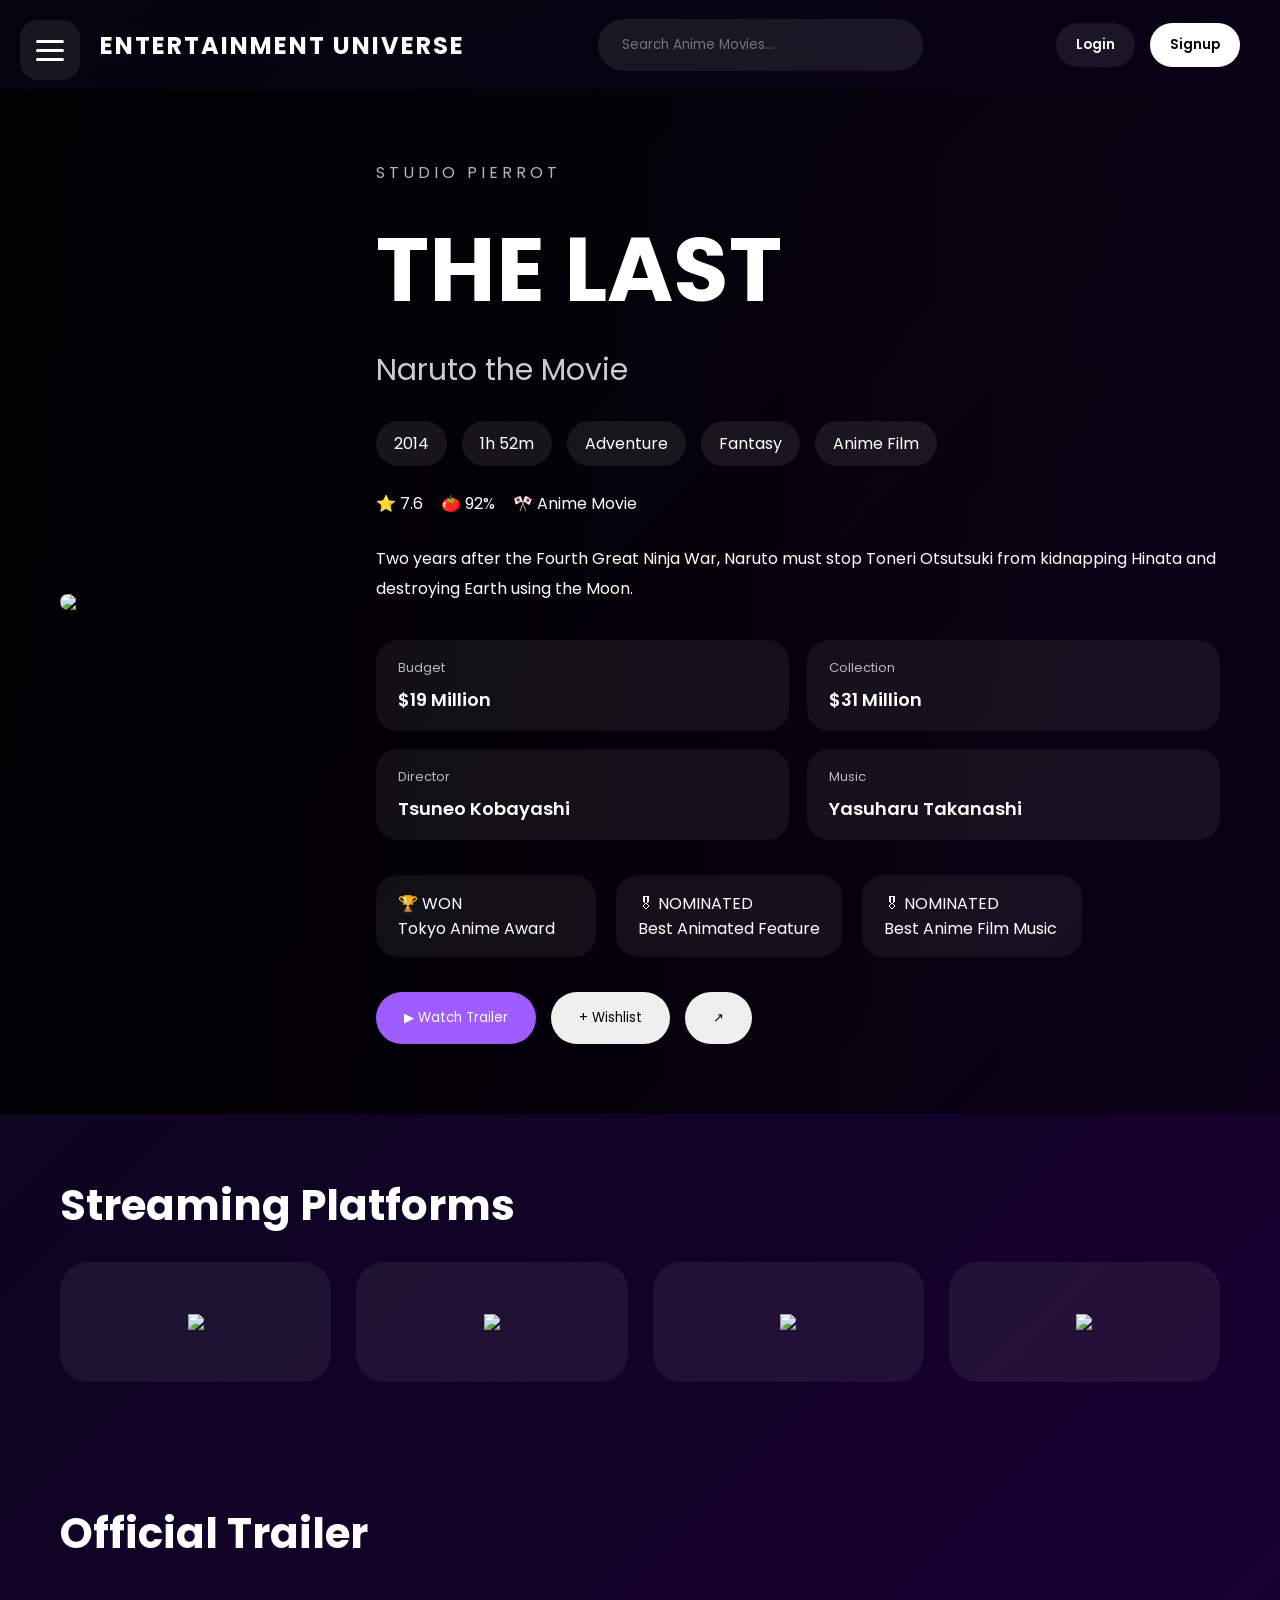
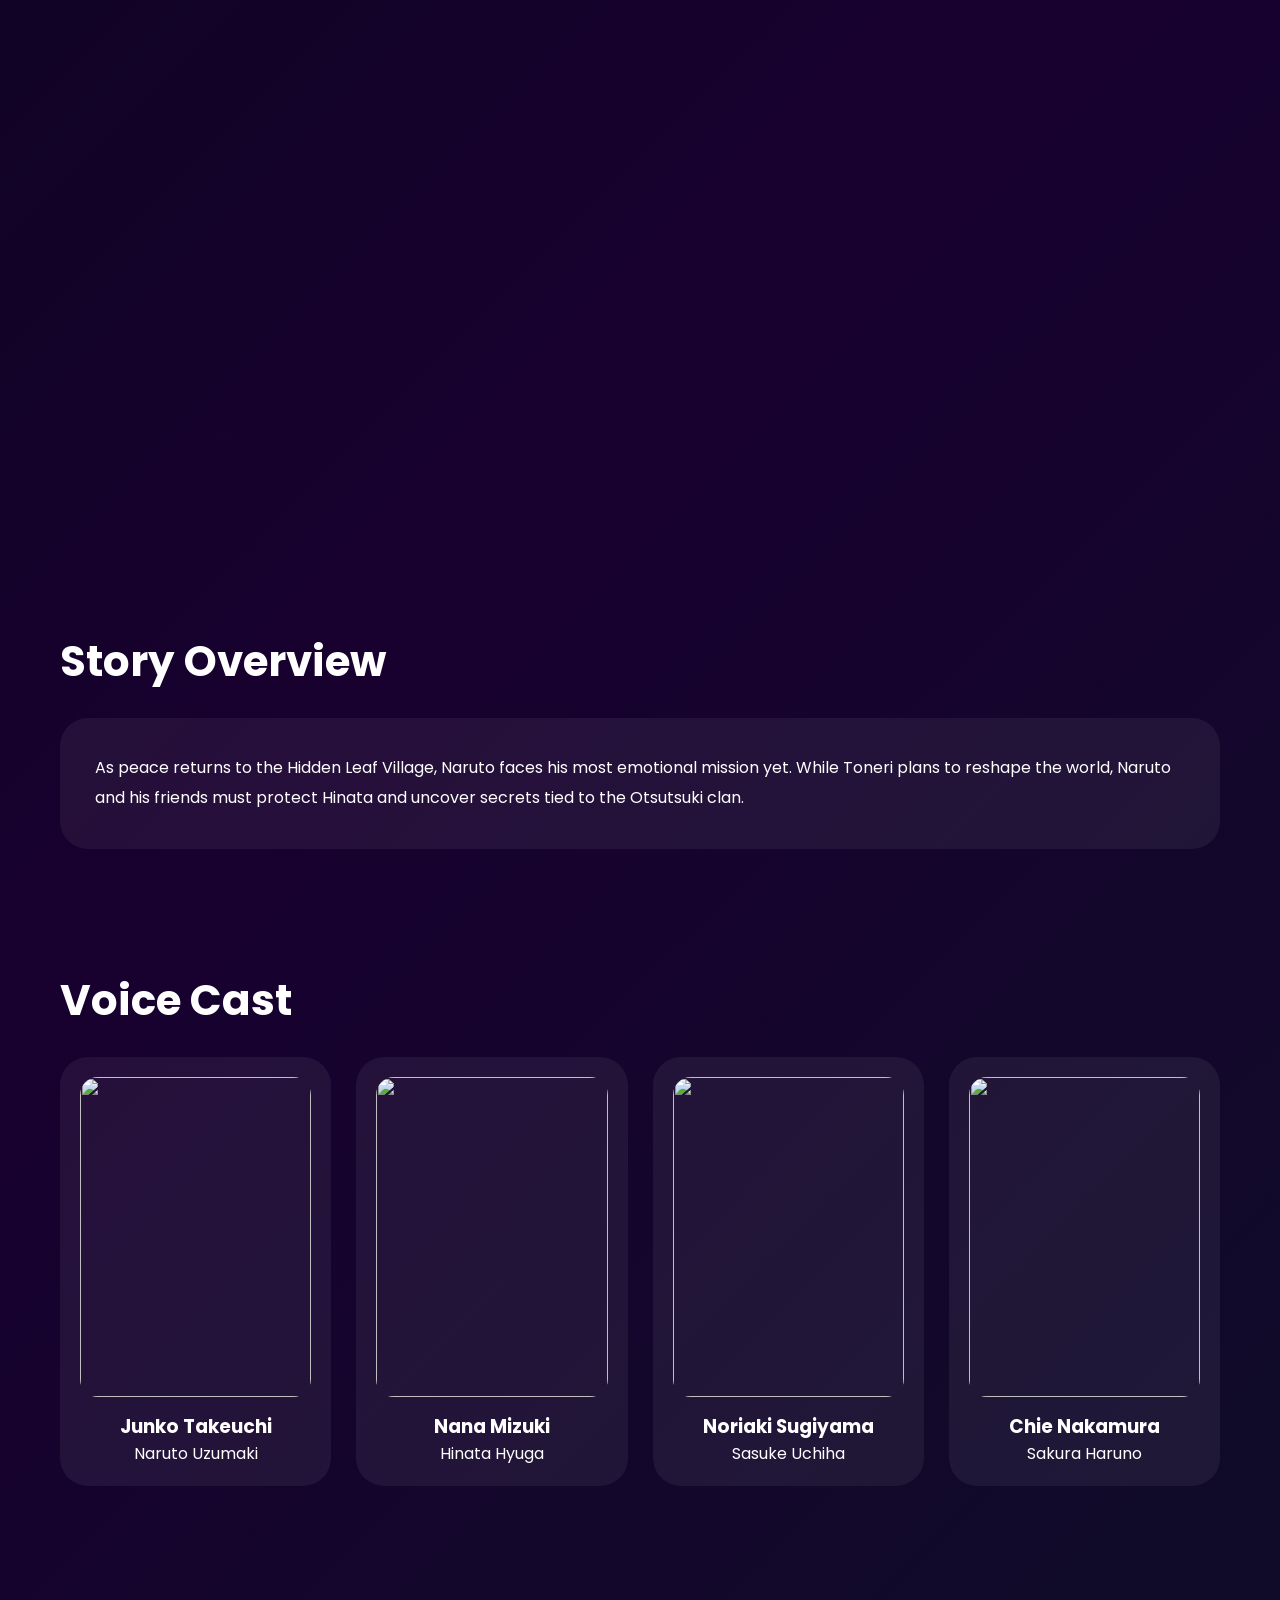
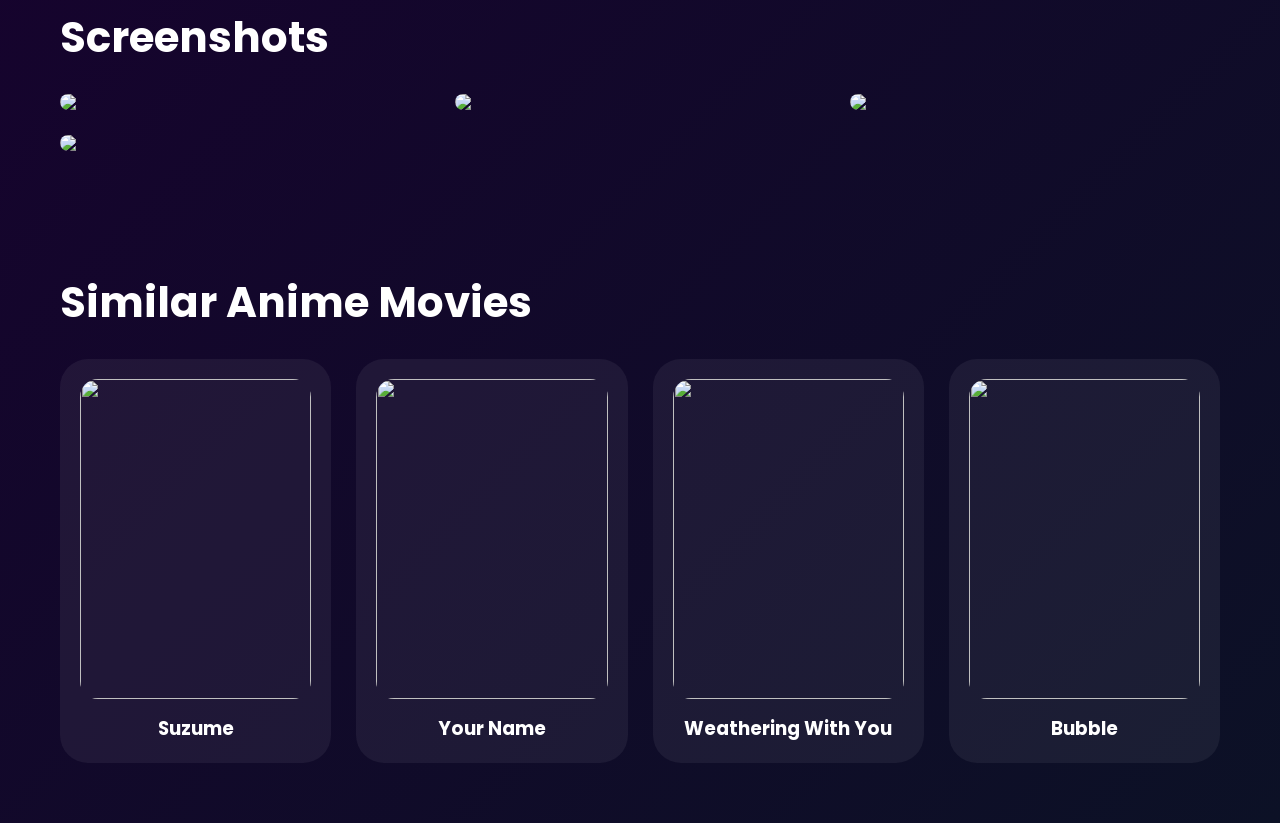
==== commit f21522a0: "Add files via upload" ====
--- a/anime-movie.html
+++ b/anime-movie.html
@@ -4,56 +4,60 @@
 <head>
 <meta charset="UTF-8">
 <meta name="viewport" content="width=device-width, initial-scale=1.0">
-<title>Entertainment Details</title>
-
-<link rel="stylesheet" href="movie.css">
+<title>The Last Naruto Movie</title>
+
+<link rel="stylesheet" href="anime-movie.css">
 
 <link href="https://fonts.googleapis.com/css2?family=Poppins:wght@300;400;500;700&display=swap" rel="stylesheet">
 
+<link rel="stylesheet"
+href="https://cdnjs.cloudflare.com/ajax/libs/font-awesome/6.5.2/css/all.min.css">
+
 </head>
 
 <body>
 
 <div class="menu-btn" id="menuBtn" onclick="toggleSidebar()">
-
 <div class="bar"></div>
 <div class="bar"></div>
 <div class="bar"></div>
-
 </div>
 
 <aside class="sidebar" id="sidebar">
 
-<button onclick="window.location.href='index.html'">🏠 Home</button>
-
-<button onclick="window.location.href='movie.html'">🎬 Movies</button>
-
-<button onclick="window.location.href='web-series.html'">📺 Web Series</button>
-
-<button onclick="window.location.href='anime.html'">🎌 Anime</button>
-
-<button onclick="window.location.href='anime-movie.html'">🍿 Anime Movies</button>
-
-<button onclick="window.location.href='games.html'">🎮 Games</button>
-
-<button onclick="window.location.href='cartoon-smart.html'">🧸 Cartoons</button>
-
-<button>❤️ Wishlist</button>
-
-<button>⚙️ Settings</button>
+<button onclick="openHome()">🏠 Home</button>
+
+<button onclick="openMovie()">🎬 Movies</button>
+
+<button onclick="openWebSeries()">📺 Web Series</button>
+
+<button onclick="openAnime()">🎌 Anime</button>
+
+<button onclick="openAnimeMovie()">🍿 Anime Movies</button>
+
+<button onclick="openCartoon()">🧸 Cartoons</button>
+
+<button onclick="openGame()">🎮 Games</button>
+
+<button onclick="openWishlist()">❤️ Wishlist</button>
+
+<button onclick="openSettings()">⚙️ Settings</button>
 
 </aside>
 
 <header class="topbar">
 
-<div class="logo" onclick="window.location.href='index.html'">
+<div class="logo" onclick="goHome()">
 ENTERTAINMENT UNIVERSE
 </div>
 
 <div class="search-box">
-
-<input type="text" placeholder="Search Entertainment...">
-
+<input type="text" onkeypress="globalSearch(event)" placeholder="Search Anime Movies...">
+</div>
+
+<div class="auth">
+<button class="login-btn">Login</button>
+<button class="signup-btn">Signup</button>
 </div>
 
 </header>
@@ -64,52 +68,81 @@
 
 <div class="hero-content">
 
-<img class="poster" src="https://picsum.photos/500/700?90">
+<img class="movie-poster" src="https://picsum.photos/500/750?narutomovie">
 
 <div class="movie-info">
 
-<h1>Interstellar</h1>
-
-<p class="tagline">
-Mankind was born on Earth. It was never meant to die here.
+<p class="studio">STUDIO PIERROT</p>
+
+<h1>THE LAST</h1>
+
+<p class="subtitle">Naruto the Movie</p>
+
+<div class="meta">
+
+<span>2014</span>
+<span>1h 52m</span>
+<span>Adventure</span>
+<span>Fantasy</span>
+<span>Anime Film</span>
+
+</div>
+
+<div class="ratings">
+
+<div>⭐ 7.6</div>
+<div>🍅 92%</div>
+<div>🎌 Anime Movie</div>
+
+</div>
+
+<p class="description">
+Two years after the Fourth Great Ninja War, Naruto must stop Toneri Otsutsuki from kidnapping Hinata and destroying Earth using the Moon.
 </p>
 
-<div class="meta">
-
-<span>2014</span>
-<span>Sci‑Fi</span>
-<span>2h 49m</span>
-
-</div>
-
-<div class="ratings">
-
-<div>⭐ IMDb 8.7/10</div>
-<div>🍅 Rotten Tomatoes 91%</div>
-
-</div>
-
-<p class="description">
-
-A team of explorers travel through a wormhole in space in an attempt to ensure humanity's survival.
-
-</p>
+<!-- TECH INFO -->
 
 <div class="tech-inline">
+
+<div class="tech-item">
+<span>Budget</span>
+<p>$19 Million</p>
+</div>
+
+<div class="tech-item">
+<span>Collection</span>
+<p>$31 Million</p>
+</div>
 
 <div class="tech-item">
 <span>Director</span>
-<p>Christopher Nolan</p>
+<p>Tsuneo Kobayashi</p>
 </div>
 
 <div class="tech-item">
 <span>Music</span>
-<p>Hans Zimmer</p>
-</div>
-
-<div class="tech-item">
-<span>Budget</span>
-<p>$165 Million</p>
+<p>Yasuharu Takanashi</p>
+</div>
+
+</div>
+
+<!-- AWARDS -->
+
+<div class="awards-inline">
+
+<div class="award-block won">
+<span>🏆 WON</span>
+<p>Tokyo Anime Award</p>
+</div>
+
+<div class="award-block nominated">
+<span>🎖 NOMINATED</span>
+<p>Best Animated Feature</p>
+</div>
+
+<div class="award-block nominated">
+<span>🎖 NOMINATED</span>
+<p>Best Anime Film Music</p>
 </div>
 
 </div>
@@ -121,101 +154,184 @@
 </button>
 
 <button class="wishlist-btn">
-❤️ Wishlist
++ Wishlist
 </button>
 
-</div>
-
-</div>
-
-</div>
-
-</section>
-
-<section class="section">
-
-<div class="section-header">
-<h2>🏆 Awards</h2>
-</div>
-
-<div class="awards-inline">
-
-<div class="award-block won">
-<span>Academy Awards</span>
-<p>Won Best Visual Effects</p>
-</div>
-
-<div class="award-block nominated">
-<span>Oscar Nominations</span>
-<p>5 Additional Nominations</p>
-</div>
-
-</div>
-
-</section>
-
-<section class="section">
-
-<div class="section-header">
-<h2>📺 Where To Watch</h2>
+<button class="share-btn">
+↗
+</button>
+
+</div>
+
+</div>
+
+</div>
+
+</section>
+
+<!-- STREAMING -->
+
+<section class="section">
+
+<div class="section-header">
+<h2>Streaming Platforms</h2>
 </div>
 
 <div class="platform-grid">
 
 <div class="platform-card">
-<p>Netflix</p>
+<img src="https://upload.wikimedia.org/wikipedia/commons/0/08/Netflix_2015_logo.svg">
 </div>
 
 <div class="platform-card">
-<p>Prime Video</p>
+<img src="https://upload.wikimedia.org/wikipedia/commons/f/f1/Prime_Video.png">
 </div>
 
 <div class="platform-card">
-<p>Disney+</p>
-</div>
-
-</div>
-
-</section>
-
-<section class="section">
-
-<div class="section-header">
-<h2>🎭 Cast</h2>
+<img src="https://upload.wikimedia.org/wikipedia/commons/3/3e/Disney%2B_logo.svg">
+</div>
+
+<div class="platform-card">
+<img src="https://upload.wikimedia.org/wikipedia/commons/1/17/HBO_Max_Logo.svg">
+</div>
+
+</div>
+
+</section>
+
+<!-- TRAILER -->
+
+<section class="section">
+
+<div class="section-header">
+<h2>Official Trailer</h2>
+</div>
+
+<div class="trailer-box">
+
+<iframe
+src="https://www.youtube.com/embed/tA3yE4_t6SY"
+title="Trailer"
+frameborder="0"
+allowfullscreen>
+</iframe>
+
+</div>
+
+</section>
+
+<!-- STORY -->
+
+<section class="section">
+
+<div class="section-header">
+<h2>Story Overview</h2>
+</div>
+
+<div class="story-box">
+
+<p>
+As peace returns to the Hidden Leaf Village, Naruto faces his most emotional mission yet. While Toneri plans to reshape the world, Naruto and his friends must protect Hinata and uncover secrets tied to the Otsutsuki clan.
+</p>
+
+</div>
+
+</section>
+
+<!-- CAST -->
+
+<section class="section">
+
+<div class="section-header">
+<h2>Voice Cast</h2>
 </div>
 
 <div class="cast-grid">
 
-<div class="cast-card">
-<img src="https://picsum.photos/300/400?201">
-<div class="cast-info">
-<h3>Matthew McConaughey</h3>
-<p>Cooper</p>
-</div>
-</div>
-
-<div class="cast-card">
-<img src="https://picsum.photos/300/400?202">
-<div class="cast-info">
-<h3>Anne Hathaway</h3>
-<p>Brand</p>
-</div>
-</div>
-
-<div class="cast-card">
-<img src="https://picsum.photos/300/400?203">
-<div class="cast-info">
-<h3>Jessica Chastain</h3>
-<p>Murph</p>
-</div>
-</div>
-
-</div>
-
-</section>
-
-<script src="index.js"></script>
-<script src="movie.js"></script>
+<div class="cast-card" onclick="openVoiceActor()">
+<img src="https://picsum.photos/300/350?narutoactor">
+<h3>Junko Takeuchi</h3>
+<p>Naruto Uzumaki</p>
+</div>
+
+<div class="cast-card" onclick="openVoiceActor()">
+<img src="https://picsum.photos/300/350?hinata">
+<h3>Nana Mizuki</h3>
+<p>Hinata Hyuga</p>
+</div>
+
+<div class="cast-card" onclick="openVoiceActor()">
+<img src="https://picsum.photos/300/350?sasuke">
+<h3>Noriaki Sugiyama</h3>
+<p>Sasuke Uchiha</p>
+</div>
+
+<div class="cast-card" onclick="openVoiceActor()">
+<img src="https://picsum.photos/300/350?sakura">
+<h3>Chie Nakamura</h3>
+<p>Sakura Haruno</p>
+</div>
+
+</div>
+
+</section>
+
+<!-- SCREENSHOTS -->
+
+<section class="section">
+
+<div class="section-header">
+<h2>Screenshots</h2>
+</div>
+
+<div class="gallery-grid">
+
+<img src="https://picsum.photos/500/300?anime1">
+<img src="https://picsum.photos/500/300?anime2">
+<img src="https://picsum.photos/500/300?anime3">
+<img src="https://picsum.photos/500/300?anime4">
+
+</div>
+
+</section>
+
+<!-- SIMILAR -->
+
+<section class="section">
+
+<div class="section-header">
+<h2>Similar Anime Movies</h2>
+</div>
+
+<div class="similar-grid">
+
+<div class="similar-card" onclick="openAnimeMovie()">
+<img src="https://picsum.photos/300/450?suzume">
+<h3>Suzume</h3>
+</div>
+
+<div class="similar-card" onclick="openAnimeMovie()">
+<img src="https://picsum.photos/300/450?yourname">
+<h3>Your Name</h3>
+</div>
+
+<div class="similar-card" onclick="openAnimeMovie()">
+<img src="https://picsum.photos/300/450?weathering">
+<h3>Weathering With You</h3>
+</div>
+
+<div class="similar-card" onclick="openAnimeMovie()">
+<img src="https://picsum.photos/300/450?bubble">
+<h3>Bubble</h3>
+</div>
+
+</div>
+
+</section>
+
+<script src="anime-movie.js"></script>
+<script src="search-data.js"></script>
+<script src="router.js"></script>
 
 </body>
 </html>
--- a/anime-movie.css
+++ b/anime-movie.css
@@ -0,0 +1,381 @@
+
+*{
+margin:0;
+padding:0;
+box-sizing:border-box;
+font-family:'Poppins',sans-serif;
+}
+
+body{
+background:linear-gradient(135deg,#050816,#18002f,#0c1126);
+color:white;
+overflow-x:hidden;
+}
+
+.topbar{
+height:90px;
+display:flex;
+align-items:center;
+justify-content:space-between;
+padding:0 40px 0 100px;
+background:rgba(0,0,0,0.35);
+backdrop-filter:blur(20px);
+}
+
+.logo{
+font-size:24px;
+font-weight:700;
+letter-spacing:2px;
+cursor:pointer;
+}
+
+.search-box{
+flex:1;
+display:flex;
+justify-content:center;
+}
+
+.search-box input{
+width:55%;
+padding:16px 24px;
+border:none;
+outline:none;
+border-radius:40px;
+background:rgba(255,255,255,0.08);
+color:white;
+}
+
+.auth{
+display:flex;
+gap:15px;
+}
+
+.auth button{
+padding:12px 20px;
+border:none;
+border-radius:25px;
+cursor:pointer;
+font-weight:600;
+}
+
+.login-btn{
+background:rgba(255,255,255,0.08);
+color:white;
+}
+
+.signup-btn{
+background:white;
+color:black;
+}
+
+.menu-btn{
+position:fixed;
+top:20px;
+left:20px;
+width:60px;
+height:60px;
+border-radius:18px;
+background:rgba(255,255,255,0.08);
+display:flex;
+flex-direction:column;
+justify-content:center;
+align-items:center;
+gap:6px;
+cursor:pointer;
+z-index:3000;
+}
+
+.bar{
+width:28px;
+height:3px;
+background:white;
+border-radius:10px;
+}
+
+.sidebar{
+position:fixed;
+top:0;
+left:-320px;
+width:300px;
+height:100vh;
+background:rgba(0,0,0,0.88);
+padding:120px 20px;
+display:flex;
+flex-direction:column;
+gap:15px;
+transition:0.5s;
+z-index:2500;
+}
+
+.sidebar.active{
+left:0;
+}
+
+.sidebar button{
+padding:18px;
+border:none;
+border-radius:18px;
+background:rgba(255,255,255,0.06);
+color:white;
+cursor:pointer;
+text-align:left;
+}
+
+.hero{
+position:relative;
+padding:70px 60px;
+background:url('https://picsum.photos/1600/900?animecinema') center/cover;
+overflow:hidden;
+}
+
+.hero-overlay{
+position:absolute;
+inset:0;
+background:linear-gradient(90deg,rgba(0,0,0,.92),rgba(0,0,0,.45));
+}
+
+.hero-content{
+position:relative;
+z-index:2;
+display:flex;
+gap:55px;
+align-items:center;
+}
+
+.movie-poster{
+width:340px;
+border-radius:35px;
+}
+
+.movie-info{
+max-width:850px;
+}
+
+.studio{
+letter-spacing:4px;
+opacity:0.7;
+margin-bottom:18px;
+}
+
+.movie-info h1{
+font-size:90px;
+margin-bottom:10px;
+}
+
+.subtitle{
+font-size:30px;
+opacity:0.8;
+margin-bottom:28px;
+}
+
+.meta{
+display:flex;
+gap:15px;
+flex-wrap:wrap;
+margin-bottom:25px;
+}
+
+.meta span{
+padding:10px 18px;
+border-radius:30px;
+background:rgba(255,255,255,0.08);
+}
+
+.ratings{
+display:flex;
+gap:18px;
+margin-bottom:28px;
+}
+
+.description{
+line-height:1.9;
+margin-bottom:35px;
+}
+
+.tech-inline{
+display:grid;
+grid-template-columns:repeat(2,minmax(220px,1fr));
+gap:18px;
+margin-bottom:35px;
+}
+
+.tech-item{
+background:rgba(255,255,255,0.06);
+padding:18px 22px;
+border-radius:22px;
+}
+
+.tech-item span{
+display:block;
+font-size:13px;
+opacity:0.7;
+margin-bottom:8px;
+}
+
+.tech-item p{
+font-size:18px;
+font-weight:600;
+}
+
+.awards-inline{
+display:flex;
+gap:20px;
+flex-wrap:wrap;
+margin-bottom:35px;
+}
+
+.award-block{
+padding:16px 22px;
+border-radius:22px;
+background:rgba(255,255,255,0.06);
+min-width:220px;
+}
+
+.hero-buttons{
+display:flex;
+gap:15px;
+}
+
+.hero-buttons button{
+padding:16px 28px;
+border:none;
+border-radius:35px;
+cursor:pointer;
+}
+
+.watch-btn{
+background:#9f5cff;
+color:white;
+}
+
+.section{
+padding:60px;
+}
+
+.section-header{
+margin-bottom:25px;
+}
+
+.section-header h2{
+font-size:42px;
+}
+
+.platform-grid,
+.cast-grid,
+.similar-grid{
+display:grid;
+grid-template-columns:repeat(auto-fit,minmax(220px,1fr));
+gap:25px;
+}
+
+.platform-card,
+.cast-card,
+.similar-card{
+background:rgba(255,255,255,0.06);
+border-radius:28px;
+overflow:hidden;
+padding:20px;
+text-align:center;
+transition:0.5s;
+}
+
+.platform-card{
+height:120px;
+display:flex;
+justify-content:center;
+align-items:center;
+font-size:60px;
+}
+
+.cast-card:hover,
+.similar-card:hover,
+.platform-card:hover{
+transform:translateY(-10px) scale(1.03);
+}
+
+.cast-card img,
+.similar-card img{
+width:100%;
+height:320px;
+object-fit:cover;
+border-radius:18px;
+margin-bottom:15px;
+}
+
+.trailer-box{
+height:520px;
+border-radius:30px;
+overflow:hidden;
+}
+
+.trailer-box iframe{
+width:100%;
+height:100%;
+}
+
+.story-box{
+background:rgba(255,255,255,0.06);
+padding:35px;
+border-radius:28px;
+line-height:1.9;
+}
+
+.gallery-grid{
+display:grid;
+grid-template-columns:repeat(auto-fit,minmax(300px,1fr));
+gap:25px;
+}
+
+.gallery-grid img{
+width:100%;
+border-radius:24px;
+}
+
+@media(max-width:1000px){
+
+.hero-content{
+flex-direction:column;
+text-align:center;
+}
+
+.meta,
+.ratings,
+.hero-buttons,
+.awards-inline{
+justify-content:center;
+}
+
+.tech-inline{
+grid-template-columns:1fr;
+}
+
+.movie-info h1{
+font-size:60px;
+}
+
+}
+
+
+.platform-card img{
+max-width:150px;
+max-height:60px;
+object-fit:contain;
+}
+
+/* animated hamburger */
+
+.bar{
+transition:0.4s;
+}
+
+.menu-btn.active .bar:nth-child(1){
+transform:rotate(45deg) translate(6px,6px);
+}
+
+.menu-btn.active .bar:nth-child(2){
+opacity:0;
+}
+
+.menu-btn.active .bar:nth-child(3){
+transform:rotate(-45deg) translate(7px,-7px);
+}
